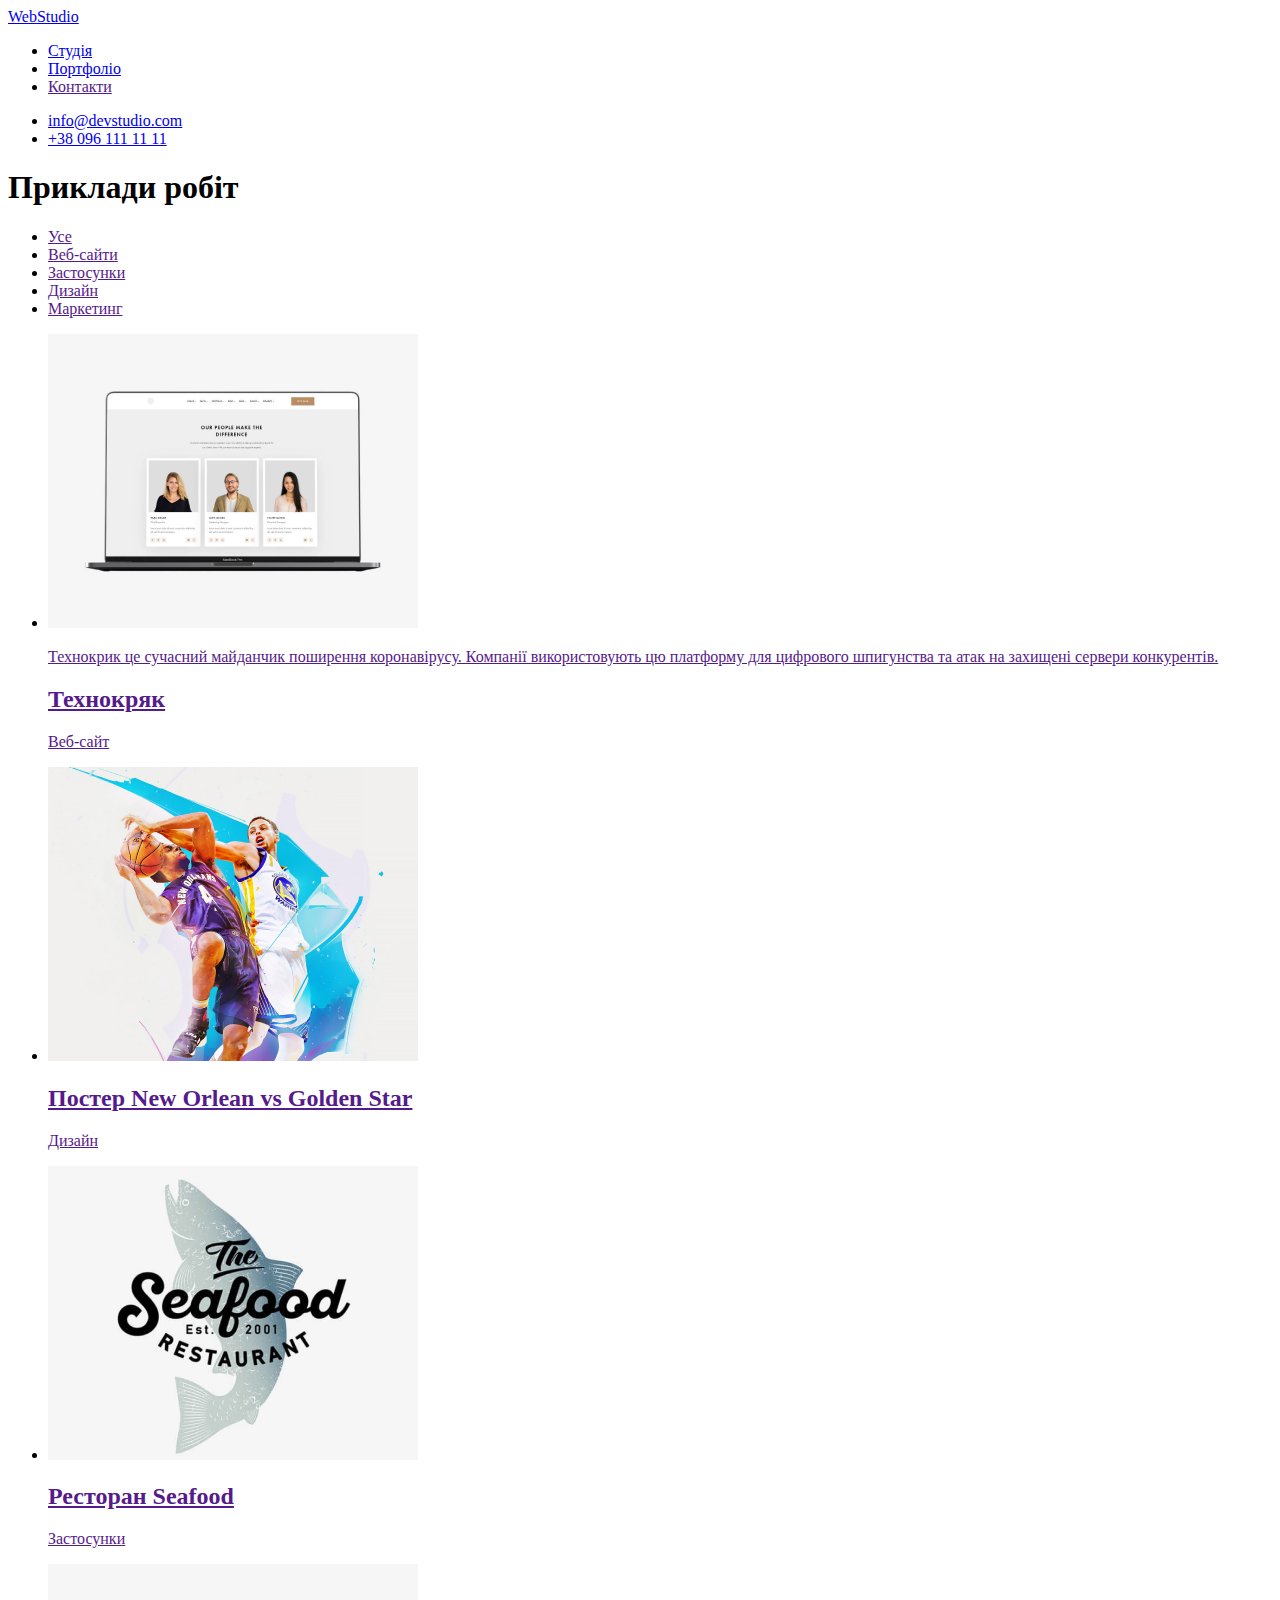
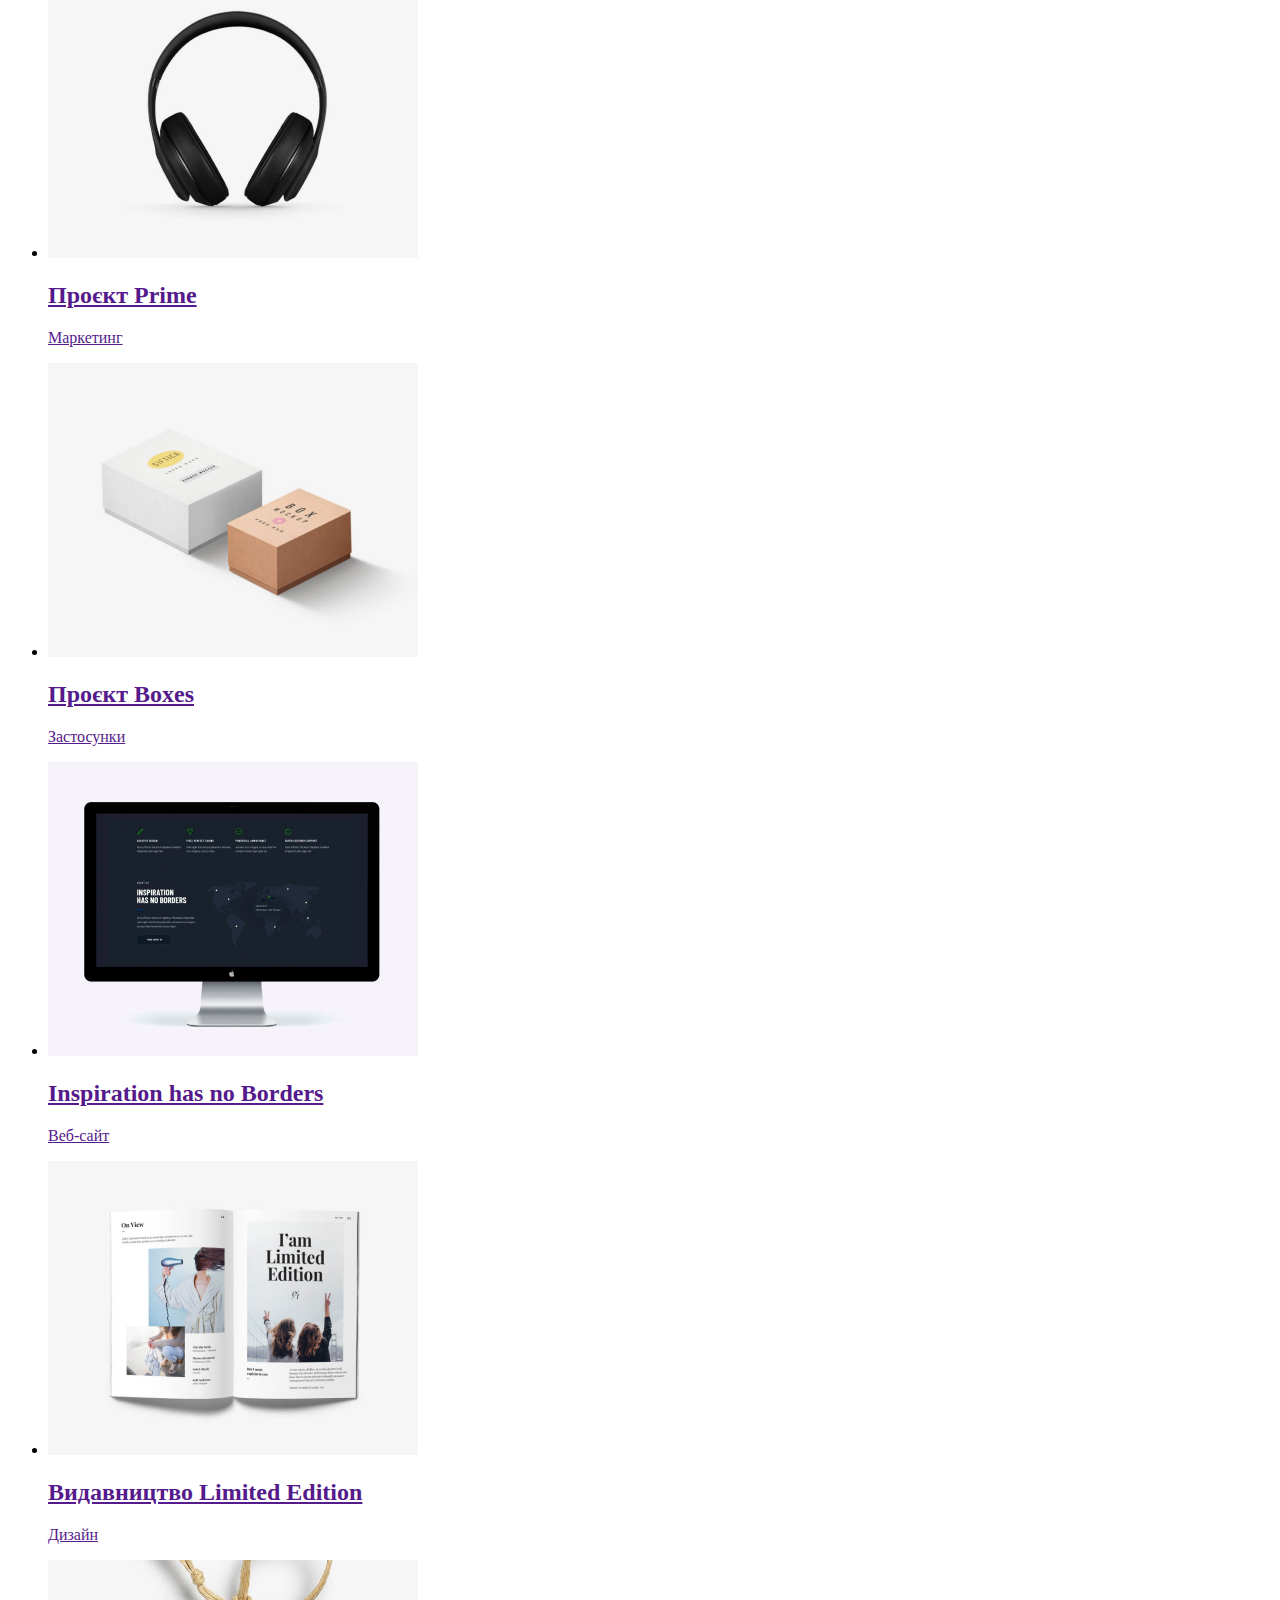
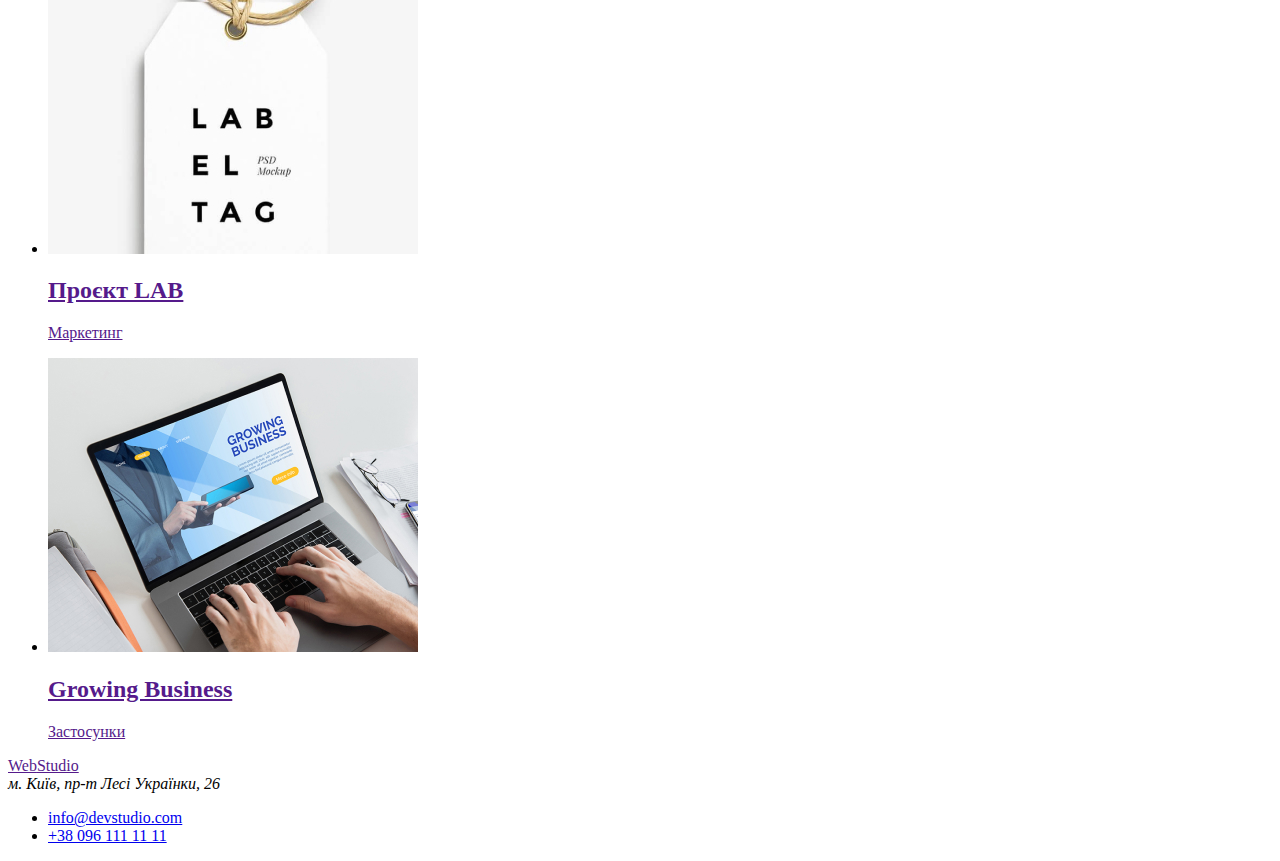
==== portfolio.html @ a0a06e74 "start" ====
<!DOCTYPE html>
<html lang="en">
<head>
    <meta charset="UTF-8">
    <meta http-equiv="X-UA-Compatible" content="IE=edge">
    <meta name="viewport" content="width=device-width, initial-scale=1.0">
    <title>WEB studio</title>
    <link href="https://fonts.googleapis.com/css2?family=Raleway:wght@700&family=Roboto:wght@400;500;700;900&display=swap" rel="stylesheet">
    <link rel="stylesheet" href="node_modules/modern-normalize/modern-normalize.css">    
    <!-- Зовнішній файл стилю -->
    <link rel="stylesheet" href="./css/style.css">
</head>
<body>

    <!-- Шапка -->
    <header>
    <div class="header-nav container">
        <a class="logo" href="./"><span>Web</span>Studio</a>
        <nav>             
        <ul class="nav-list">               
            <li class="list-item"><a class="link" href="./">Студія</a></li>
            <li class="list-item"><a class="link current" href="./portfolio.html" target="_blank" rel="noopener noreferer">Портфоліо</a></li>
            <li class="list-item"><a class="link" href="">Контакти</a></li>
        </ul> 
        </nav>
        <ul class="contacts-nav">
            <li><a href="mailto:info@devstudio.com">info@devstudio.com</a></li>
            <li><a href="tel:+380961111111">+38 096 111 11 11</a></li>
        </ul>
    </div>
    </header>
    <!--Основна секція-->
<main>
    <section class="section">

        <div class="container">
            <h1 class="visually-hidden">Приклади робіт</h1>
    <ul class="filter">
        <li><a class="filter-link" href="">Усе</a></li>
        <li><a class="filter-link" href="">Веб-сайти</a></li>
        <li><a class="filter-link" href="">Застосунки</a></li>
        <li><a class="filter-link" href="">Дизайн</a></li>
        <li><a class="filter-link" href="">Маркетинг</a></li>
    </ul>
    <ul class="examples">
        <li  class="examples-link">
            <a class="link-thumb" href=""> 
                <div class="img-thumb">
                    <img class="card" src="./img/portfolio/laptop.jpg" 
                    alt="Фотографии троих людей на экране ноутбука" 
                    width="370" 
                    height="294">
                        <div class="overlay">
                            <p>Технокрик це сучасний майданчик поширення коронавірусу. 
                            Компанії використовують цю платформу для цифрового шпигунства та атак на захищені сервери конкурентів.
                            </p>
                        </div>
                </div>                
            <div class="link-text">
                <h2  class="examples-titel">Технокряк</h2>
                    <p class="examples-type">Веб-сайт</p>
            </div>
            </a>
        </li>
        <li class="examples-link">
            <a href=""><img src="./img/portfolio/players.jpg" alt="Два баскетболиста" width="370" height="294">
            <h2 class="examples-titel">Постер New Orlean vs Golden Star</h2>
            <p class="examples-type">Дизайн</p>
            </a>
        </li>
        <li class="examples-link">
            <a href=""><img src="./img/portfolio/seafood.jpg" alt="Рыба с надписью The seafood restaurant" width="370" height="294">
            <h2 class="examples-titel">Ресторан Seafood</h2>
            <p class="examples-type">Застосунки</p>
            </a>
        </li>
        <li class="examples-link">
            <a href=""><img src="./img/portfolio/headphone.jpg" alt="Наушники" width="370" height="294">
            <h2 class="examples-titel">Проєкт Prime</h2>
            <p class="examples-type">Маркетинг</p>
            </a>
        </li>
        <li class="examples-link">
            <a href=""><img src="./img/portfolio/boxes.jpg" alt="Две коробки" width="370" height="294">
            <h2 class="examples-titel">Проєкт Boxes</h2>
            <p class="examples-type">Застосунки</p>
            </a>
        </li>
        <li class="examples-link">
            <a href=""><img src="./img/portfolio/monitor.jpg" alt="Черный монитор" width="370" height="294">
            <h2 class="examples-titel">Inspiration has no Borders</h2>
            <p class="examples-type">Веб-сайт</p>
            </a>
        </li>
        <li class="examples-link">
            <a href=""><img src="./img/portfolio/magazine.jpg" alt="Книга в развороте" width="370" height="294">
            <h2 class="examples-titel">Видавництво Limited Edition</h2>
            <p class="examples-type">Дизайн</p>
            </a>
        </li>
        <li class="examples-link">
            <a href=""><img src="./img/portfolio/labeltag.jpg" alt="Этикетка с надписью LA BEL TAG" width="370" height="294">
            <h2 class="examples-titel">Проєкт LAB</h2>
            <p class="examples-type">Маркетинг</p>
            </a>
        </li>
        <li class="examples-link">
            <a href=""><img src="./img/portfolio/desktop.jpg" alt="Ноутбук" width="370" height="294">
            <h2 class="examples-titel">Growing Business</h2>
            <p class="examples-type">Застосунки</p>
            </a>
        </li>
    </ul>
        </div>

</section>
</main>
    <!--Footer-->
    <footer class="footer">
        <div class="container">
            <a class="footer-logo" href=""><span>Web</span>Studio</a>
        <address class="footer-address">м. Київ, пр-т Лесі Українки, 26</address>
        <ul class="footer-contacts">
            <li><a class="footer-contacts-link" href="mailto:info@devstudio.com">info@devstudio.com</a></li>
            <li><a class="footer-contacts-link" href="tel:+380961111111">+38 096 111 11 11</a></li>
        </ul>
        </div>
</footer>
</body>
</html>
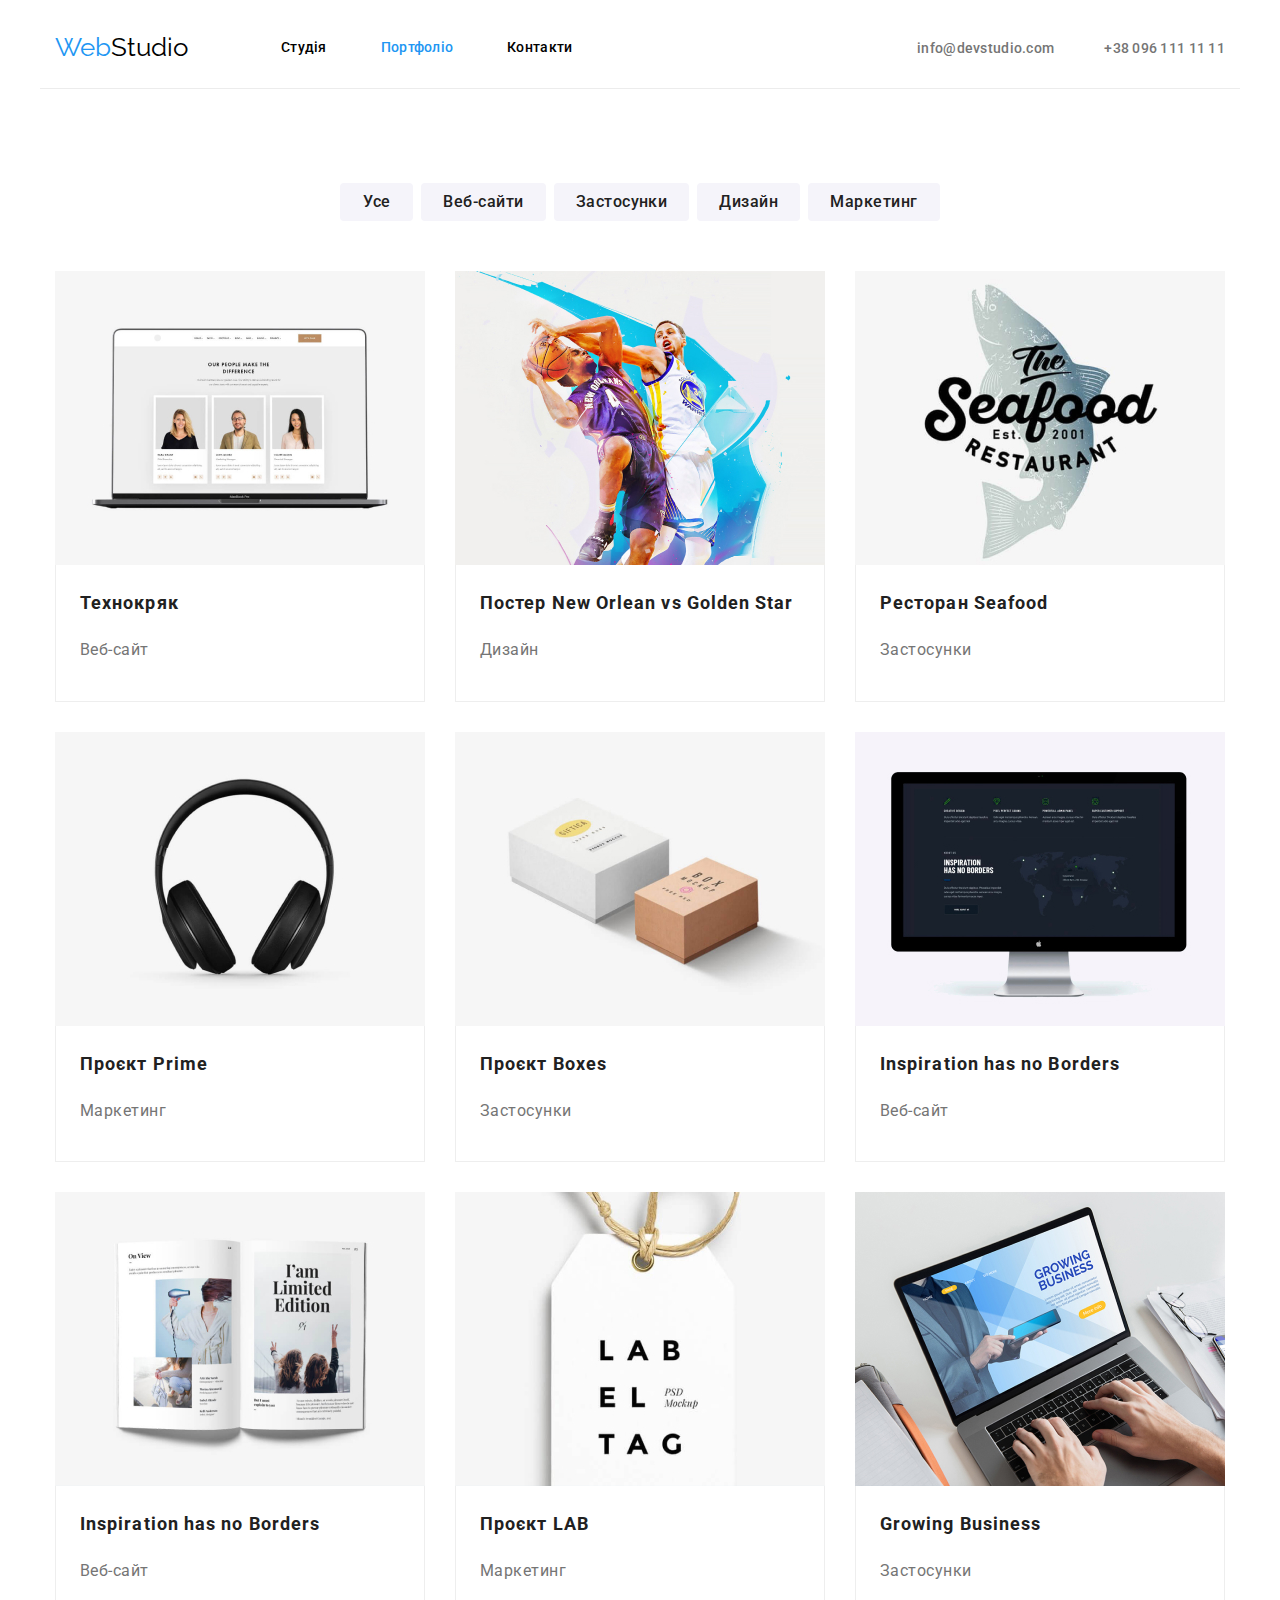
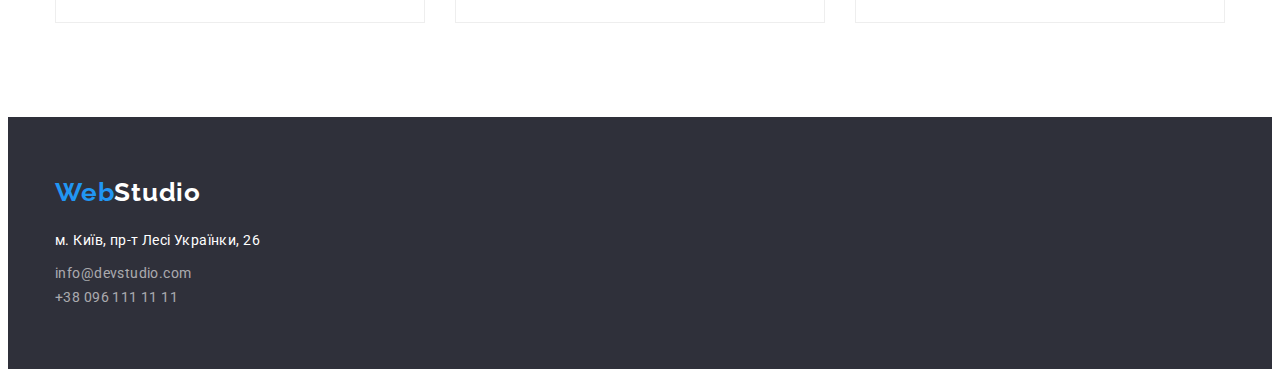
==== commit 67063a02: "end style form" ====
--- a/portfolio.html
+++ b/portfolio.html
@@ -1,130 +1,213 @@
 <!DOCTYPE html>
 <html lang="en">
+
 <head>
     <meta charset="UTF-8">
     <meta http-equiv="X-UA-Compatible" content="IE=edge">
     <meta name="viewport" content="width=device-width, initial-scale=1.0">
     <title>WEB studio</title>
-    <link href="https://fonts.googleapis.com/css2?family=Raleway:wght@700&family=Roboto:wght@400;500;700;900&display=swap" rel="stylesheet">
-    <link rel="stylesheet" href="node_modules/modern-normalize/modern-normalize.css">    
+    <link
+        href="https://fonts.googleapis.com/css2?family=Raleway:wght@700&family=Roboto:wght@400;500;700;900&display=swap"
+        rel="stylesheet">
+    <link rel="stylesheet" href="node_modules/modern-normalize/modern-normalize.css">
     <!-- Зовнішній файл стилю -->
-    <link rel="stylesheet" href="./css/style.css">
+    <link rel="stylesheet" href="./style.css">
 </head>
+
 <body>
 
     <!-- Шапка -->
     <header>
-    <div class="header-nav container">
-        <a class="logo" href="./"><span>Web</span>Studio</a>
-        <nav>             
-        <ul class="nav-list">               
-            <li class="list-item"><a class="link" href="./">Студія</a></li>
-            <li class="list-item"><a class="link current" href="./portfolio.html" target="_blank" rel="noopener noreferer">Портфоліо</a></li>
-            <li class="list-item"><a class="link" href="">Контакти</a></li>
-        </ul> 
-        </nav>
-        <ul class="contacts-nav">
-            <li><a href="mailto:info@devstudio.com">info@devstudio.com</a></li>
-            <li><a href="tel:+380961111111">+38 096 111 11 11</a></li>
-        </ul>
-    </div>
+        <div class="header-nav container">
+            <a class="logo" href="./"><span>Web</span>Studio</a>
+            <nav>
+                <ul class="nav-list">
+                    <li class="list-item"><a class="link" href="./">Студія</a></li>
+                    <li class="list-item"><a class="link current" href="./portfolio.html" target="_blank"
+                            rel="noopener noreferer">Портфоліо</a></li>
+                    <li class="list-item"><a class="link" href="">Контакти</a></li>
+                </ul>
+            </nav>
+            <ul class="contacts-nav">
+                <li><a href="mailto:info@devstudio.com">info@devstudio.com</a></li>
+                <li><a href="tel:+380961111111">+38 096 111 11 11</a></li>
+            </ul>
+        </div>
     </header>
     <!--Основна секція-->
-<main>
-    <section class="section">
-
-        <div class="container">
-            <h1 class="visually-hidden">Приклади робіт</h1>
-    <ul class="filter">
-        <li><a class="filter-link" href="">Усе</a></li>
-        <li><a class="filter-link" href="">Веб-сайти</a></li>
-        <li><a class="filter-link" href="">Застосунки</a></li>
-        <li><a class="filter-link" href="">Дизайн</a></li>
-        <li><a class="filter-link" href="">Маркетинг</a></li>
-    </ul>
-    <ul class="examples">
-        <li  class="examples-link">
-            <a class="link-thumb" href=""> 
-                <div class="img-thumb">
-                    <img class="card" src="./img/portfolio/laptop.jpg" 
-                    alt="Фотографии троих людей на экране ноутбука" 
-                    width="370" 
-                    height="294">
-                        <div class="overlay">
-                            <p>Технокрик це сучасний майданчик поширення коронавірусу. 
-                            Компанії використовують цю платформу для цифрового шпигунства та атак на захищені сервери конкурентів.
-                            </p>
-                        </div>
-                </div>                
-            <div class="link-text">
-                <h2  class="examples-titel">Технокряк</h2>
-                    <p class="examples-type">Веб-сайт</p>
+    <main>
+        <section class="section">
+
+            <div class="container">
+                <h1 class="visually-hidden">Приклади робіт</h1>
+                <ul class="filter">
+                    <li><a class="filter-link" href="">Усе</a></li>
+                    <li><a class="filter-link" href="">Веб-сайти</a></li>
+                    <li><a class="filter-link" href="">Застосунки</a></li>
+                    <li><a class="filter-link" href="">Дизайн</a></li>
+                    <li><a class="filter-link" href="">Маркетинг</a></li>
+                </ul>
+                <ul class="examples">
+                    <li class="examples-link">
+                        <a class="link-thumb" href="">
+                            <div class="examples-img-thumb"><img class="card" src="./img/portfolio/laptop.jpg"
+                                    alt="Фотографии троих людей на экране ноутбука" width="370" height="294">
+                                <div class="examples-overlay">
+                                    <p>Технокряк це сучасний майданчик поширення коронавірусу.
+                                        Компанії використовують цю платформу для цифрового шпигунства та атак на
+                                        захищені сервери конкурентів.</p>
+                                </div>
+                            </div>
+                            <div class="link-text">
+                                <h2 class="examples-titel">Технокряк</h2>
+                                <p class="examples-type">Веб-сайт</p>
+                            </div>
+                        </a>
+                    </li>
+                    <li class="examples-link">
+                        <a class="link-thumb" href="">
+                            <div class="examples-img-thumb"><img src="./img/portfolio/players.jpg"
+                                    alt="Два баскетболиста" width="370" height="294">
+                                <div class="examples-overlay">
+                                    <p>Технокряк це сучасний майданчик поширення коронавірусу.
+                                        Компанії використовують цю платформу для цифрового шпигунства та атак на
+                                        захищені сервери конкурентів.</p>
+                                </div>
+                            </div>
+                            <div class="link-text">
+                                <h2 class="examples-titel">Постер New Orlean vs Golden Star</h2>
+                                <p class="examples-type">Дизайн</p>
+                            </div>
+                        </a>
+                    </li>
+                    <li class="examples-link">
+                        <a class="link-thumb" href="">
+                            <div class="examples-img-thumb"><img src="./img/portfolio/seafood.jpg"
+                                    alt="Рыба с надписью The seafood restaurant" width="370" height="294">
+                                <div class="examples-overlay">
+                                    <p>Технокряк це сучасний майданчик поширення коронавірусу.
+                                        Компанії використовують цю платформу для цифрового шпигунства та атак на
+                                        захищені сервери конкурентів.</p>
+                                </div>
+                            </div>
+                            <div class="link-text">
+                                <h2 class="examples-titel">Ресторан Seafood</h2>
+                                <p class="examples-type">Застосунки</p>
+                            </div>
+                        </a>
+                    </li>
+                    <li class="examples-link">
+                        <a class="link-thumb" href="">
+                            <div class="examples-img-thumb"><img src="./img/portfolio/headphone.jpg" alt="Наушники"
+                                    width="370" height="294">
+                                <div class="examples-overlay">
+                                    <p>Технокряк це сучасний майданчик поширення коронавірусу.
+                                        Компанії використовують цю платформу для цифрового шпигунства та атак на
+                                        захищені сервери конкурентів.</p>
+                                </div>
+                            </div>
+                            <div class="link-text">
+                                <h2 class="examples-titel">Проєкт Prime</h2>
+                                <p class="examples-type">Маркетинг</p>
+                            </div>
+                        </a>
+                    </li>
+                    <li class="examples-link">
+                        <a class="link-thumb" href="">
+                            <div class="examples-img-thumb"><img src="./img/portfolio/boxes.jpg" alt="Две коробки"
+                                    width="370" height="294">
+                                <div class="examples-overlay">
+                                    <p>Технокряк це сучасний майданчик поширення коронавірусу.
+                                        Компанії використовують цю платформу для цифрового шпигунства та атак на
+                                        захищені сервери конкурентів.</p>
+                                </div>
+                            </div>
+                            <div class="link-text">
+                                <h2 class="examples-titel">Проєкт Boxes</h2>
+                                <p class="examples-type">Застосунки</p>
+                            </div>
+                        </a>
+                    </li>
+                    <li class="examples-link">
+                        <a class="link-thumb" href="">
+                            <div class="examples-img-thumb"><img src="./img/portfolio/monitor.jpg" alt="Черный монитор"
+                                    width="370" height="294">
+                                <div class="examples-overlay">
+                                    <p>Технокряк це сучасний майданчик поширення коронавірусу.
+                                        Компанії використовують цю платформу для цифрового шпигунства та атак на
+                                        захищені сервери конкурентів.</p>
+                                </div>
+                            </div>
+                            <div class="link-text">
+                                <h2 class="examples-titel">Inspiration has no Borders</h2>
+                                <p class="examples-type">Веб-сайт</p>
+                            </div>
+                        </a>
+                    </li>
+                    <li class="examples-link">
+                        <a class="link-thumb" href="">
+                            <div class="examples-img-thumb"><img src="./img/portfolio/magazine.jpg" alt="Черный монитор"
+                                    width="370" height="294">
+                                <div class="examples-overlay">
+                                    <p>Технокряк це сучасний майданчик поширення коронавірусу.
+                                        Компанії використовують цю платформу для цифрового шпигунства та атак на
+                                        захищені сервери конкурентів.</p>
+                                </div>
+                            </div>
+                            <div class="link-text">
+                                <h2 class="examples-titel">Inspiration has no Borders</h2>
+                                <p class="examples-type">Веб-сайт</p>
+                            </div>
+                        </a>
+                    </li>
+                    <li class="examples-link">
+                        <a class="link-thumb" href="">
+                            <div class="examples-img-thumb"><img src="./img/portfolio/labeltag.jpg"
+                                    alt="Этикетка с надписью LA BEL TAG" width="370" height="294">
+                                <div class="examples-overlay">
+                                    <p>Технокряк це сучасний майданчик поширення коронавірусу.
+                                        Компанії використовують цю платформу для цифрового шпигунства та атак на
+                                        захищені сервери конкурентів.</p>
+                                </div>
+                            </div>
+                            <div class="link-text">
+                                <h2 class="examples-titel">Проєкт LAB</h2>
+                                <p class="examples-type">Маркетинг</p>
+                            </div>
+                        </a>
+                    </li>
+                    <li class="examples-link">
+                        <a class="link-thumb" href="">
+                            <div class="examples-img-thumb"><img src="./img/portfolio/desktop.jpg" alt="Ноутбук"
+                                    width="370" height="294">
+                                <div class="examples-overlay">
+                                    <p>Технокряк це сучасний майданчик поширення коронавірусу.
+                                        Компанії використовують цю платформу для цифрового шпигунства та атак на
+                                        захищені сервери конкурентів.</p>
+                                </div>
+                            </div>
+                            <div class="link-text">
+                                <h2 class="examples-titel">Growing Business</h2>
+                                <p class="examples-type">Застосунки</p>
+                            </div>
+                        </a>
+                    </li>
+                </ul>
             </div>
-            </a>
-        </li>
-        <li class="examples-link">
-            <a href=""><img src="./img/portfolio/players.jpg" alt="Два баскетболиста" width="370" height="294">
-            <h2 class="examples-titel">Постер New Orlean vs Golden Star</h2>
-            <p class="examples-type">Дизайн</p>
-            </a>
-        </li>
-        <li class="examples-link">
-            <a href=""><img src="./img/portfolio/seafood.jpg" alt="Рыба с надписью The seafood restaurant" width="370" height="294">
-            <h2 class="examples-titel">Ресторан Seafood</h2>
-            <p class="examples-type">Застосунки</p>
-            </a>
-        </li>
-        <li class="examples-link">
-            <a href=""><img src="./img/portfolio/headphone.jpg" alt="Наушники" width="370" height="294">
-            <h2 class="examples-titel">Проєкт Prime</h2>
-            <p class="examples-type">Маркетинг</p>
-            </a>
-        </li>
-        <li class="examples-link">
-            <a href=""><img src="./img/portfolio/boxes.jpg" alt="Две коробки" width="370" height="294">
-            <h2 class="examples-titel">Проєкт Boxes</h2>
-            <p class="examples-type">Застосунки</p>
-            </a>
-        </li>
-        <li class="examples-link">
-            <a href=""><img src="./img/portfolio/monitor.jpg" alt="Черный монитор" width="370" height="294">
-            <h2 class="examples-titel">Inspiration has no Borders</h2>
-            <p class="examples-type">Веб-сайт</p>
-            </a>
-        </li>
-        <li class="examples-link">
-            <a href=""><img src="./img/portfolio/magazine.jpg" alt="Книга в развороте" width="370" height="294">
-            <h2 class="examples-titel">Видавництво Limited Edition</h2>
-            <p class="examples-type">Дизайн</p>
-            </a>
-        </li>
-        <li class="examples-link">
-            <a href=""><img src="./img/portfolio/labeltag.jpg" alt="Этикетка с надписью LA BEL TAG" width="370" height="294">
-            <h2 class="examples-titel">Проєкт LAB</h2>
-            <p class="examples-type">Маркетинг</p>
-            </a>
-        </li>
-        <li class="examples-link">
-            <a href=""><img src="./img/portfolio/desktop.jpg" alt="Ноутбук" width="370" height="294">
-            <h2 class="examples-titel">Growing Business</h2>
-            <p class="examples-type">Застосунки</p>
-            </a>
-        </li>
-    </ul>
-        </div>
-
-</section>
-</main>
+
+        </section>
+    </main>
     <!--Footer-->
     <footer class="footer">
         <div class="container">
             <a class="footer-logo" href=""><span>Web</span>Studio</a>
-        <address class="footer-address">м. Київ, пр-т Лесі Українки, 26</address>
-        <ul class="footer-contacts">
-            <li><a class="footer-contacts-link" href="mailto:info@devstudio.com">info@devstudio.com</a></li>
-            <li><a class="footer-contacts-link" href="tel:+380961111111">+38 096 111 11 11</a></li>
-        </ul>
+            <address class="footer-address">м. Київ, пр-т Лесі Українки, 26</address>
+            <ul class="footer-contacts">
+                <li><a class="footer-contacts-link" href="mailto:info@devstudio.com">info@devstudio.com</a></li>
+                <li><a class="footer-contacts-link" href="tel:+380961111111">+38 096 111 11 11</a></li>
+            </ul>
         </div>
-</footer>
+    </footer>
 </body>
+
 </html>--- a/style.css
+++ b/style.css
@@ -0,0 +1,851 @@
+:root {
+  --primary-text-color: #757575;
+  --title-text-color: #212121;
+  --accent-color: #2196f3;
+  --background-color: #ffffff;
+  --background-button: #F5F4FA;
+  --svg: #AFB1B8;
+  --card-border-line: #EEEEEE;
+}
+
+/* Глобальний border-box */
+
+
+
+html {
+  box-sizing: border-box;
+}
+
+*,
+*::before,
+*::after {
+  box-sizing: inherit;
+}
+
+/* Решта коду */
+
+body {
+  color: var(--primary-text-color);
+  background-color: #ffffff;
+  font-family: roboto, sans-serif;
+}
+
+a {
+  text-decoration: none;
+}
+
+.section {
+  padding-top: 94px;
+  padding-bottom: 94px;
+  margin-top: 0;
+  margin-bottom: 0;
+}
+
+.container {
+  width: 1200px;
+
+  margin-left: auto;
+  margin-right: auto;
+  margin-top: 0;
+  padding-left: 15px;
+  padding-right: 15px;
+}
+
+h1,
+h2,
+h3,
+p,
+ul {
+  margin-top: 0;
+}
+
+img {
+  display: block;
+  max-width: 100%;
+  height: auto;
+}
+
+ul {
+  padding: 0;
+  margin: 0;
+  list-style: none;
+}
+
+/*шапка сайта*/
+
+/*logo*/
+.logo {
+  color: #000000;
+
+  font-family: Raleway, sans-serif;
+  font-style: 700;
+  font-size: 26px;
+  line-height: 1.2;
+  letter-spacing: 3%;
+}
+
+span {
+  color: var(--accent-color);
+}
+
+/*шапка навигації*/
+.header-nav {
+  box-sizing: border-box;
+  margin-bottom: 0;
+  border-bottom: 1px solid #ECECEC;
+  ;
+}
+
+.header-nav,
+.contacts-nav {
+  display: flex;
+  align-items: center;
+  justify-content: flex-start;
+}
+
+.nav-list {
+  display: flex;
+  margin-left: 93px;
+}
+
+.nav-list .link {
+  position: relative;
+  display: block;
+
+  padding-top: 32px;
+  padding-bottom: 32px;
+  color: #000000;
+
+  font-weight: 500;
+  font-size: 14px;
+  line-height: 1.14;
+  letter-spacing: 0.02em;
+}
+
+.nav-list .link:hover,
+.nav-list .link:focus {
+  color: var(--accent-color);
+}
+
+.nav-list .link.current {
+  color: var(--accent-color);
+}
+
+.nav-list .link.current::after {
+  position: absolute;
+  content: "";
+
+  bottom: 0;
+  left: 0;
+  width: 100%;
+  height: 5px;
+
+  background-color: var(--accent-color);
+
+  border-radius: 4px;
+
+  transform: scale(0);
+  transition: transform 500ms cubic-bezier(0.4, 0, 0.2, 1);
+
+}
+
+.nav-list .link:hover.current::after {
+  transform: scale(1);
+  /* transition: transform 500ms cubic-bezier(0.4, 0, 0.2, 1); */
+}
+
+.contacts-nav {
+  display: flex;
+  margin-left: auto;
+}
+
+.contacts-nav li+li {
+  margin-left: 50px;
+}
+
+.contacts-nav a {
+  color: var(--primary-text-color);
+
+  font-weight: 500;
+  font-size: 14px;
+  line-height: 1.14;
+  letter-spacing: 0.02em;
+}
+
+.contacts-nav .contacts-link:focus,
+.contacts-nav .contacts-link:hover,
+.contact-icon:focus,
+.contact-icon:hover {
+  color: var(--accent-color);
+  fill: var(--accent-color);
+}
+
+.list-item {
+  margin-right: 54px;
+}
+
+.list-item:last-child {
+  margin-right: 0;
+}
+
+.contacts-link {
+  display: flex;
+  align-items: center;
+}
+
+.contact-icon {
+  margin-right: 10px;
+  fill: currentColor;
+
+}
+
+/* блок герой*/
+.hero {
+  background-color: #2f303a;
+  text-align: center;
+  padding-bottom: 200px;
+  padding-top: 200px;
+
+
+  background-image: linear-gradient(to right,
+      rgba(47, 48, 58, 0.4),
+      rgba(47, 48, 58, 0.4)),
+    url("../img/bgi-hero.jpg");
+  background-position: center;
+  background-size: cover;
+  background-repeat: no-repeat;
+}
+
+.hero-title {
+  display: block;
+
+
+  margin-top: 0px;
+  margin-bottom: 30px;
+  margin-bottom: 46px;
+  text-transform: uppercase;
+  color: var(--background-color);
+
+  font-weight: 900;
+  font-size: 44px;
+  line-height: 1.4;
+  text-align: center;
+  letter-spacing: 0.06em;
+}
+
+.hero-button {
+  display: inline-block;
+  min-width: 200px;
+  padding: 10px 25px;
+  border-radius: 4px;
+  text-decoration: none;
+  border: none;
+  box-shadow: 0px 4px 4px rgb(0 0 0 / 15%);
+  margin-top: 0px;
+
+  color: var(--background-color);
+  background-color: var(--accent-color);
+
+  font-weight: 700;
+  font-size: 16px;
+  line-height: 2;
+  letter-spacing: 0.06em;
+}
+
+/* Модальне вікно */
+
+.backdrop {
+  position: fixed;
+  top: 0;
+  left: 0;
+  width: 100%;
+  height: 100%;
+
+  background-color: rgba(0, 0, 0, 0.2);
+
+  opacity: 1;
+  transition: opacity 300ms cubic-bezier(0.4, 0, 0.2, 1);
+}
+
+.backdrop.is-hidden .modal {
+  transform: translate(-50%, -50%) scale(0.7) rotateY(450deg);
+}
+
+.modal {
+  position: absolute;
+  top: 50%;
+  left: 50%;
+
+  width: 528px;
+  height: 581px;
+
+  padding: 40px;
+
+  background-color: var(--background-color);
+
+  transform: translate(-50%, -50%) scale(1);
+  transition: transform 500ms cubic-bezier(0.4, 0, 0.2, 1);
+}
+
+.backdrop.is-hidden {
+  opacity: 0;
+  pointer-events: none;
+}
+
+.modal-button {
+  position: absolute;
+  top: 8px;
+  right: 8px;
+  width: 30px;
+  height: 30px;
+
+  border: 0;
+  border-radius: 50%;
+
+
+  background-image: url("../img/icons/close.svg");
+  background-size: contain;
+}
+
+/* Форма */
+.field {
+  position: relative;
+  text-align: start;
+}
+
+.form,
+.fields,
+.field {
+  display: flex;
+  flex-direction: column;
+}
+
+.fields {
+  margin-bottom: 20px;
+}
+
+.form-field,
+.textarea {
+  padding-left: 42px;
+  height: 40px;
+  border: 1px solid rgba(33, 33, 33, 0.2);
+  border-radius: 4px;
+  transition: border 250ms cubic-bezier(0.4, 0, 0.2, 1);
+
+  outline: none;
+}
+
+.field:not(:last-child) {
+  margin-bottom: 10px;
+}
+
+form .title {
+  font-size: 20px;
+  margin-bottom: 12px;
+
+  color: var(--title-text-color);
+}
+
+.textarea {
+  resize: none;
+
+  height: 120px;
+  font-size: 14px;
+  padding: 12px 16px;
+}
+
+.field label {
+  font-size: 12px;
+  margin-bottom: 4px;
+}
+
+.form-icon {
+  position: absolute;
+  display: inline-block;
+
+  top: 50%;
+  left: 15px;
+  margin: 0;
+
+  transition: fill 250ms cubic-bezier(0.4, 0, 0.2, 1);
+  /* fill: currentColor; */
+}
+
+.field:focus-within .form-field,
+.field:hover .form-field,
+.field:focus-within textarea,
+.field:hover textarea {
+  border: 1px solid var(--accent-color);
+}
+
+.field:focus-within>.form-icon,
+.field:hover>.form-icon {
+  fill: var(--accent-color);
+}
+
+.btn {
+  width: 200px;
+  margin: auto;
+}
+
+.checkbox {
+  margin-bottom: 30px;
+}
+
+.field-checkbox {
+  appearance: none;
+  outline: none;
+}
+
+.checkbox-icon {
+  display: inline-block;
+  margin-right: 8px;
+  padding: 0;
+  border: 2px solid var(--title-text-color);
+  border-radius: 2px;
+}
+
+.field-checkbox:focus-within+.checkbox-icon {
+  border: 2px solid var(--accent-color)
+}
+
+
+
+.field-checkbox:focus-within+.checkbox-icon {
+  border: 2px solid var(--accent-color)
+}
+
+.field-checkbox:checked+.checkbox-icon {
+  background-color: var(--accent-color);
+  border: 2px solid var(--accent-color);
+}
+
+.field-label a {
+  color: var(--accent-color);
+  text-decoration: underline;
+}
+
+/* .field-checkbox::after {
+  content: '';
+  display: inline-flex;
+  width: 10px;
+  height: 10px;
+ 
+} */
+
+/*секции*/
+.section-title {
+  margin-bottom: 50px;
+  color: var(--title-text-color);
+
+  font-weight: 700;
+  font-size: 36px;
+  line-height: 1.2;
+  text-align: center;
+  letter-spacing: 0.03em;
+}
+
+/*особливості*/
+.features .title {
+  margin-bottom: 10px;
+  color: var(--title-text-color);
+
+  font-weight: 700;
+  font-size: 14px;
+  line-height: 1.14;
+  letter-spacing: 0.03em;
+}
+
+.visually-hidden {
+  position: absolute;
+  width: 1px;
+  height: 1px;
+  border: 0;
+  margin: -1px;
+  padding: 0;
+  clip: rect(0 0 0 0);
+  overflow: hidden;
+}
+
+.features {
+  display: flex;
+  justify-content: space-between;
+}
+
+.features-icon {
+  display: flex;
+  justify-content: center;
+  align-items: center;
+
+  width: 270px;
+  height: 120px;
+
+  margin-bottom: 30px;
+  background-color: var(--background-button);
+}
+
+.features-item {
+  width: 270px;
+}
+
+.feture .text {
+  color: var(--primary-text-color);
+
+  font-size: 14px;
+  line-height: 1.7;
+  letter-spacing: 0.03em;
+}
+
+
+/*чим ми займаємось*/
+
+.image {
+  display: flex;
+  justify-content: space-between;
+}
+
+/*наша команда*/
+.our-team {
+  background-color: #F5F4FA;
+}
+
+.team {
+  display: flex;
+  justify-content: space-between;
+}
+
+.team-link:not(:last-child) {
+  margin-right: 30px;
+}
+
+.team-link {
+  width: 270px;
+  padding-bottom: 30px;
+
+  background: #FFFFFF;
+  box-shadow: 0px 1px 3px rgba(0, 0, 0, 0.12), 0px 1px 1px rgba(0, 0, 0, 0.14), 0px 2px 1px rgba(0, 0, 0, 0.2);
+  border-radius: 0px 0px 4px 4px;
+}
+
+.team .name {
+  margin-bottom: 10px;
+  color: var(--title-text-color);
+
+  font-weight: 500;
+  font-size: 16px;
+  line-height: 1.2;
+  text-align: center;
+  letter-spacing: 0.03em;
+}
+
+.team .position {
+  margin-bottom: 16px;
+  color: var(--primary-text-color);
+
+  font-size: 16px;
+  line-height: 1.2;
+  text-align: center;
+  letter-spacing: 0.03em;
+}
+
+.team-link img {
+  margin-bottom: 30px;
+}
+
+.social-network-list {
+  display: flex;
+  justify-content: center;
+
+}
+
+.network-item:not(:last-child) {
+  margin-right: 10px;
+}
+
+.social-link {
+  display: inline-flex;
+  justify-content: center;
+  align-items: center;
+  width: 44px;
+  height: 44px;
+  border-radius: 50%;
+  color: var(--svg);
+}
+
+.social-icon {
+  fill: currentColor;
+  margin: 12px;
+}
+
+.social-link:hover,
+.social-link:focus {
+  color: var(--background-color);
+  background-color: var(--accent-color);
+}
+
+/* Постійні клієнти */
+
+.customers {
+  display: flex;
+}
+
+.customers-item:not(:last-child) {
+  margin-right: 30px;
+}
+
+.customers-link {
+  display: flex;
+  justify-content: center;
+  align-items: center;
+
+  width: 170px;
+  height: 90px;
+  border: 1px solid var(--svg);
+  border-radius: 4px;
+
+  color: var(--svg);
+}
+
+.customers-link:hover,
+.customers-link:focus {
+  border: 1px solid var(--accent-color);
+  color: var(--accent-color);
+}
+
+.customers-icon {
+  fill: currentColor;
+}
+
+/*Footer*/
+.footer {
+  padding-bottom: 60px;
+  padding-top: 60px;
+}
+
+.footer-items {
+  display: flex;
+  align-items: baseline;
+}
+
+.footer,
+.footer-address {
+  color: #ffffff;
+  background-color: #2f303a;
+
+  font-family: Roboto;
+  font-style: normal;
+  font-weight: 400;
+  font-size: 14px;
+  line-height: 1.7;
+  letter-spacing: 0.03em;
+}
+
+.footer-logo {
+  /* margin-bottom: 20px; */
+  color: #ffffff;
+
+  font-family: Raleway;
+  font-style: normal;
+  font-weight: 700;
+  font-size: 26px;
+  line-height: 1.2;
+  letter-spacing: 0.03em;
+}
+
+.footer-address {
+  margin-top: 20px;
+  margin-bottom: 9px;
+}
+
+.footer-contacts {
+  margin-right: 70px;
+}
+
+.footer-contacts-link {
+  color: rgba(255, 255, 255, 0.6);
+}
+
+.footer-contacts-link:hover,
+.footer-contacts-link:focus {
+  color: var(--accent-color);
+}
+
+/* Приєднуйтесь */
+
+.join-networks {
+  color: var(--background-color);
+  /* margin-bottom: 20px; */
+  font-size: 14px;
+  line-height: 1.2;
+  font-weight: 700;
+  text-transform: uppercase;
+}
+
+.social-network-list {
+  margin-top: 20px;
+}
+
+
+.join .social-link {
+  background-color: rgba(255, 255, 255, 0.1);
+  /* #2f303a */
+  color: var(--background-color);
+}
+
+
+.join .social-icon {
+  /* Наслідує колір від батьківського елементу
+ в стані спокою та при ховері і фокусі */
+  fill: currentColor;
+}
+
+.join .social-link:hover,
+.join .social-link:focus {
+  background-color: var(--accent-color);
+  /* color: red; */
+}
+
+/*PORTFOLIO*/
+
+/*filters*/
+
+.filter {
+  display: flex;
+  justify-content: center;
+
+  margin-bottom: 50px;
+}
+
+.filter li:not(:last-child) {
+  margin-right: 8px;
+}
+
+.filter-link {
+  display: inline-block;
+  /* border: 1px solid black; */
+  border-radius: 4px;
+  min-width: 73px;
+  height: 38px;
+  padding: 6px 22px;
+
+  /* font-family: 'Roboto'; */
+  font-style: normal;
+  font-weight: 500;
+  font-size: 16px;
+  line-height: 1.62;
+  text-align: center;
+  letter-spacing: 0.03em;
+
+  color: #212121;
+
+  color: var(--title-text-color);
+  background-color: var(--background-button);
+
+}
+
+.filter-link:hover,
+.filter-link:focus {
+  background-color: var(--accent-color);
+  color: var(--background-color);
+}
+
+
+/*приклади рабіт*/
+
+.examples {
+  display: flex;
+  flex-wrap: wrap;
+  margin-left: -30px;
+  margin-top: -30px;
+}
+
+.examples-link {
+  flex-basis: calc((100% - 90px) / 3);
+  margin-left: 30px;
+  margin-top: 30px;
+}
+
+.examples-titel {
+  color: var(--title-text-color);
+
+  font-weight: 700;
+  font-size: 18px;
+  line-height: 2;
+  letter-spacing: 0.06em;
+}
+
+.examples-type {
+  color: var(--primary-text-color);
+
+  font-size: 16px;
+  line-height: 1.8;
+  letter-spacing: 0.03em;
+}
+
+.link-text {
+  padding: 20px 24px;
+  border-left: 1px solid var(--card-border-line);
+  border-right: 1px solid var(--card-border-line);
+  border-bottom: 1px solid var(--card-border-line);
+}
+
+
+.card {
+  display: block;
+  border-top: transparent;
+  overflow: hidden;
+}
+
+/* Оверлей на карточках */
+
+.examples-img-thumb,
+.img-thumb {
+  position: relative;
+
+  overflow: hidden;
+}
+
+.examples-overlay,
+.overlay {
+  position: absolute;
+  top: 0;
+  left: 0;
+  width: 100%;
+  height: 100%;
+
+  background-color: #2196F3E5;
+  color: var(--background-color);
+
+  padding: 63px 24px;
+  margin: 0px;
+
+  font-size: 18px;
+  line-height: 1.5;
+
+  transform: translateY(100%);
+  transition: transform 250ms cubic-bezier(0.4, 0, 0.2, 1);
+}
+
+.overlay {
+  top: 224px;
+  height: 70px;
+
+  background-color: #2F303ACC;
+
+  padding: 27px 94px;
+
+  font-size: 14px;
+  line-height: 1;
+
+  text-align: center;
+}
+
+.thumb:hover .overlay,
+.link-thumb:hover .examples-overlay {
+  transform: translateY(0);
+}
+
+.link-thumb:hover .link-text,
+.link-thumb:focus .link-text {
+  box-shadow: 0px 1px 1px rgba(0, 0, 0, 0.12), 0px 4px 4px rgba(0, 0, 0, 0.06), 1px 4px 6px rgba(0, 0, 0, 0.16);
+}